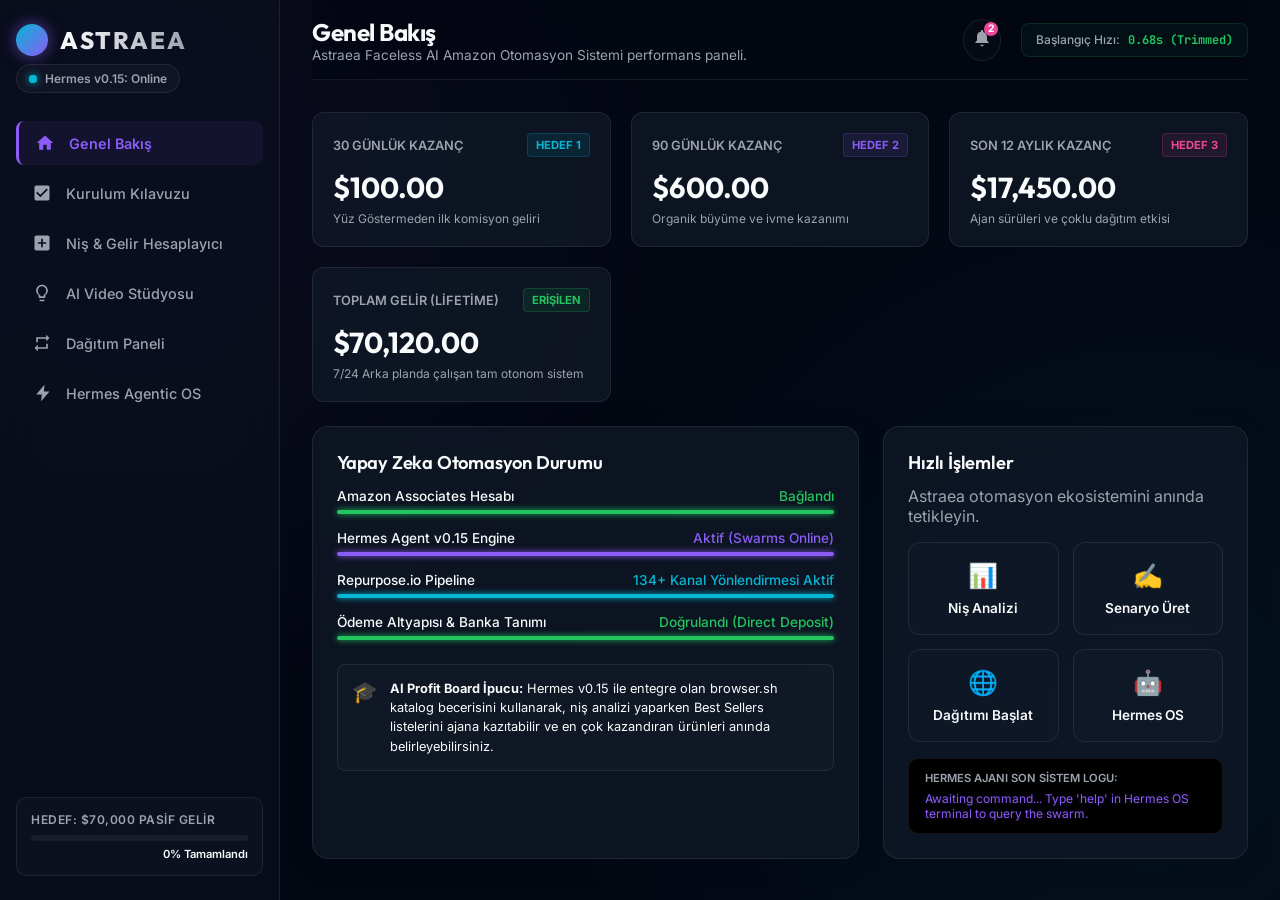
==== index.html @ ee2e931c "initial commit: Astraea Faceless Amazon Affiliate & Hermes AI OS Suite" ====
<!DOCTYPE html>
<html lang="tr">
<head>
  <meta charset="UTF-8">
  <meta name="viewport" content="width=device-width, initial-scale=1.0">
  <title>Astraea - Faceless Amazon Affiliate & Hermes AI OS Suite</title>
  
  <!-- Premium Typography -->
  <link rel="preconnect" href="https://fonts.googleapis.com">
  <link rel="preconnect" href="https://fonts.gstatic.com" crossorigin>
  <link href="https://fonts.googleapis.com/css2?family=Inter:wght@300;400;500;600;700&family=Outfit:wght@400;500;600;700;800&family=JetBrains+Mono:wght@400;500;700&display=swap" rel="stylesheet">
  
  <!-- CSS Styling -->
  <link rel="stylesheet" href="style.css">
</head>
<body>

  <!-- App Wrapper -->
  <div class="app-container">
    
    <!-- Sidebar Navigation -->
    <aside class="sidebar">
      <div class="brand">
        <div class="logo-orb"></div>
        <h1>ASTRAEA</h1>
      </div>
      
      <div class="agent-badge">
        <span class="pulse-indicator online"></span>
        <span class="badge-text" id="sidebar-agent-status">Hermes v0.15: Online</span>
      </div>
      
      <nav class="nav-menu">
        <button class="nav-btn active" data-tab="dashboard">
          <svg class="nav-icon" viewBox="0 0 24 24"><path d="M10 20v-6h4v6h5v-8h3L12 3 2 12h3v8z"/></svg>
          Genel Bakış
        </button>
        <button class="nav-btn" data-tab="guide">
          <svg class="nav-icon" viewBox="0 0 24 24"><path d="M19 3H5c-1.1 0-2 .9-2 2v14c0 1.1.9 2 2 2h14c1.1 0 2-.9 2-2V5c0-1.1-.9-2-2-2zm-9 14l-5-5 1.41-1.41L10 14.17l7.59-7.59L19 8l-9 9z"/></svg>
          Kurulum Kılavuzu
        </button>
        <button class="nav-btn" data-tab="analyzer">
          <svg class="nav-icon" viewBox="0 0 24 24"><path d="M19 3H5c-1.1 0-2 .9-2 2v14c0 1.1.9 2 2 2h14c1.1 0 2-.9 2-2V5c0-1.1-.9-2-2-2zm-2 10h-4v4h-2v-4H7v-2h4V7h2v4h4v2z"/></svg>
          Niş & Gelir Hesaplayıcı
        </button>
        <button class="nav-btn" data-tab="generator">
          <svg class="nav-icon" viewBox="0 0 24 24"><path d="M9 21c0 .55.45 1 1 1h4c.55 0 1-.45 1-1v-1H9v1zm3-19C8.14 2 5 5.14 5 9c0 2.38 1.19 4.47 3 5.74V17c0 .55.45 1 1 1h6c.55 0 1-.45 1-1v-2.26c1.81-1.27 3-3.36 3-5.74 0-3.86-3.14-7-7-7zm2.85 11.1l-.85.6V16h-4v-1.3l-.85-.6C7.8 13.1 7 11.14 7 9c0-2.76 2.24-5 5-5s5 2.24 5 5c0 2.14-.8 4.1-2.15 5.1z"/></svg>
          AI Video Stüdyosu
        </button>
        <button class="nav-btn" data-tab="repurpose">
          <svg class="nav-icon" viewBox="0 0 24 24"><path d="M17 17H7v-3l-4 4 4 4v-3h12v-6h-2v4zM7 7h10v3l4-4-4-4v3H5v6h2V7z"/></svg>
          Dağıtım Paneli
        </button>
        <button class="nav-btn" data-tab="hermes">
          <svg class="nav-icon" viewBox="0 0 24 24"><path d="M21 10.12h-6.78l.83-8.12L5 13.88h6.78l-.83 8.12z"/></svg>
          Hermes Agentic OS
        </button>
      </nav>

      <div class="sidebar-footer">
        <div class="target-title">Hedef: $70,000 Pasif Gelir</div>
        <div class="progress-bar-container">
          <div class="progress-bar-fill" id="sidebar-progress-fill" style="width: 0%;"></div>
        </div>
        <div class="progress-info">
          <span id="sidebar-progress-percent">0% Tamamlandı</span>
        </div>
      </div>
    </aside>

    <!-- Main Content Area -->
    <main class="main-content">
      
      <!-- Top Header -->
      <header class="header">
        <div class="header-left">
          <h2 id="current-tab-title">Genel Bakış</h2>
          <p id="current-tab-desc" class="text-muted">Astraea Faceless AI Amazon Otomasyon Sistemi performans paneli.</p>
        </div>
        
        <div class="header-right">
          <!-- Notification Bell -->
          <div class="header-action notification-bell" id="bell-trigger">
            <svg class="bell-icon" viewBox="0 0 24 24"><path d="M12 22c1.1 0 2-.9 2-2h-4c0 1.1.89 2 2 2zm6-6v-5c0-3.07-1.64-5.64-4.5-6.32V4c0-.83-.67-1.5-1.5-1.5s-1.5.67-1.5 1.5v.68C7.63 4.36 6 6.92 6 10v5l-2 2v1h16v-1l-2-2z"/></svg>
            <span class="bell-badge" id="bell-badge">2</span>
            
            <div class="notification-dropdown" id="notification-dropdown">
              <div class="dropdown-header">Bildirimler</div>
              <div class="dropdown-list" id="dropdown-list">
                <div class="dropdown-item unread">
                  <div class="item-title">Hermes Ajanı Hazır</div>
                  <div class="item-desc">Hermes Agent v0.15 Velocity sürümüne başarıyla güncellendi. Sistem hızı optimize edildi.</div>
                  <div class="item-time">5 dakika önce</div>
                </div>
                <div class="dropdown-item unread">
                  <div class="item-title">Pinterest Otomasyonu</div>
                  <div class="item-desc">Amazon Affiliate linkleriniz Repurpose.io üzerinden Pinterest pinlerine başarıyla enjekte edildi.</div>
                  <div class="item-time">1 saat önce</div>
                </div>
              </div>
            </div>
          </div>
          
          <!-- System Speed Badge -->
          <div class="header-speed-badge">
            <span class="speed-label">Başlangıç Hızı:</span>
            <span class="speed-value" id="header-boot-speed">0.68s (Trimmed)</span>
          </div>
        </div>
      </header>

      <!-- Active Content Container -->
      <div class="content-body">
        
        <!-- ==================== TAB: DASHBOARD ==================== -->
        <section class="tab-content active" id="tab-dashboard">
          <!-- Milestone Overview Cards -->
          <div class="stats-grid">
            <div class="stat-card border-cyan">
              <div class="stat-header">
                <span class="stat-title text-muted">30 Günlük Kazanç</span>
                <span class="badge badge-cyan">Hedef 1</span>
              </div>
              <div class="stat-val">$100.00</div>
              <div class="stat-footer text-muted">Yüz Göstermeden ilk komisyon geliri</div>
            </div>
            
            <div class="stat-card border-purple">
              <div class="stat-header">
                <span class="stat-title text-muted">90 Günlük Kazanç</span>
                <span class="badge badge-purple">Hedef 2</span>
              </div>
              <div class="stat-val">$600.00</div>
              <div class="stat-footer text-muted">Organik büyüme ve ivme kazanımı</div>
            </div>

            <div class="stat-card border-pink">
              <div class="stat-header">
                <span class="stat-title text-muted">Son 12 Aylık Kazanç</span>
                <span class="badge badge-pink">Hedef 3</span>
              </div>
              <div class="stat-val">$17,450.00</div>
              <div class="stat-footer text-muted">Ajan sürüleri ve çoklu dağıtım etkisi</div>
            </div>

            <div class="stat-card border-green">
              <div class="stat-header">
                <span class="stat-title text-muted">Toplam Gelir (Lifetime)</span>
                <span class="badge badge-green">Erişilen</span>
              </div>
              <div class="stat-val">$70,120.00</div>
              <div class="stat-footer text-muted">7/24 Arka planda çalışan tam otonom sistem</div>
            </div>
          </div>

          <div class="dashboard-layout">
            <!-- Left Side: Interactive Progress & System Status -->
            <div class="card glass-panel">
              <h3 class="card-title">Yapay Zeka Otomasyon Durumu</h3>
              <div class="status-list">
                <div class="status-item">
                  <div class="status-info">
                    <span class="status-name">Amazon Associates Hesabı</span>
                    <span class="status-state text-green">Bağlandı</span>
                  </div>
                  <div class="status-indicator-bar bg-green"></div>
                </div>
                <div class="status-item">
                  <div class="status-info">
                    <span class="status-name">Hermes Agent v0.15 Engine</span>
                    <span class="status-state text-purple">Aktif (Swarms Online)</span>
                  </div>
                  <div class="status-indicator-bar bg-purple"></div>
                </div>
                <div class="status-item">
                  <div class="status-info">
                    <span class="status-name">Repurpose.io Pipeline</span>
                    <span class="status-state text-cyan">134+ Kanal Yönlendirmesi Aktif</span>
                  </div>
                  <div class="status-indicator-bar bg-cyan"></div>
                </div>
                <div class="status-item">
                  <div class="status-info">
                    <span class="status-name">Ödeme Altyapısı & Banka Tanımı</span>
                    <span class="status-state text-green">Doğrulandı (Direct Deposit)</span>
                  </div>
                  <div class="status-indicator-bar bg-green"></div>
                </div>
              </div>
              
              <div class="system-coaching-box">
                <div class="coaching-icon">🎓</div>
                <div class="coaching-text">
                  <strong>AI Profit Board İpucu:</strong> Hermes v0.15 ile entegre olan <code>browser.sh</code> katalog becerisini kullanarak, niş analizi yaparken Best Sellers listelerini ajana kazıtabilir ve en çok kazandıran ürünleri anında belirleyebilirsiniz.
                </div>
              </div>
            </div>

            <!-- Right Side: Fast Actions & Launch Station -->
            <div class="card glass-panel flex-column-space">
              <div>
                <h3 class="card-title">Hızlı İşlemler</h3>
                <p class="text-muted">Astraea otomasyon ekosistemini anında tetikleyin.</p>
              </div>
              
              <div class="fast-actions-grid">
                <button class="fast-action-btn border-cyan" onclick="switchTab('analyzer')">
                  <span class="action-icon">📊</span>
                  <span class="action-name">Niş Analizi</span>
                </button>
                <button class="fast-action-btn border-purple" onclick="switchTab('generator')">
                  <span class="action-icon">✍️</span>
                  <span class="action-name">Senaryo Üret</span>
                </button>
                <button class="fast-action-btn border-pink" onclick="switchTab('repurpose')">
                  <span class="action-icon">🌐</span>
                  <span class="action-name">Dağıtımı Başlat</span>
                </button>
                <button class="fast-action-btn border-green" onclick="switchTab('hermes')">
                  <span class="action-icon">🤖</span>
                  <span class="action-name">Hermes OS</span>
                </button>
              </div>

              <div class="quick-status-console">
                <div class="console-title text-muted">Hermes Ajanı Son Sistem Logu:</div>
                <div class="console-text" id="dashboard-console-log">Awaiting command... Type 'help' in Hermes OS terminal to query the swarm.</div>
              </div>
            </div>
          </div>
        </section>

        <!-- ==================== TAB: GUIDE ==================== -->
        <section class="tab-content" id="tab-guide">
          <div class="guide-header">
            <div class="guide-progress-card glass-panel">
              <div class="progress-ring-container">
                <!-- Circular progress SVG -->
                <svg class="progress-ring" width="120" height="120">
                  <circle class="progress-ring-bg" stroke="rgba(255,255,255,0.05)" stroke-width="8" fill="transparent" r="50" cx="60" cy="60"/>
                  <circle class="progress-ring-circle" id="guide-progress-ring" stroke="var(--cyan-primary)" stroke-width="8" fill="transparent" r="50" cx="60" cy="60" stroke-dasharray="314.16" stroke-dashoffset="314.16"/>
                </svg>
                <div class="progress-ring-text" id="guide-progress-text">0%</div>
              </div>
              <div class="progress-ring-desc">
                <h3>Kurulum İlerleme Seviyesi</h3>
                <p class="text-muted">7/24 kazanç sağlayan faceless affiliate otomasyonunuzu kurmak için adımları takip edin. Tüm ilerlemeniz tarayıcınızda saklanır.</p>
              </div>
            </div>
          </div>

          <div class="guide-accordion-container">
            <!-- STEP 1 -->
            <div class="accordion-item glass-panel" id="guide-step-1">
              <div class="accordion-header" onclick="toggleAccordion('guide-step-1')">
                <span class="accordion-number">01</span>
                <span class="accordion-title">Amazon Associates Kaydı & Kurulumu</span>
                <span class="accordion-icon">▼</span>
              </div>
              <div class="accordion-content">
                <p>İlk pasif gelirinizi kazanmak için Amazon Satış Ortaklığı programına kayıt olmanız gerekir.</p>
                <div class="task-checklist">
                  <label class="checkbox-label">
                    <input type="checkbox" class="guide-checkbox" data-task-id="a_assoc_account">
                    <span class="custom-checkbox"></span>
                    <span>Aktif bir Amazon hesabı ile <a href="https://affiliate-program.amazon.com/" target="_blank" class="text-cyan">Amazon Associates</a> portalına üye olun.</span>
                  </label>
                  <label class="checkbox-label">
                    <input type="checkbox" class="guide-checkbox" data-task-id="a_target_country">
                    <span class="custom-checkbox"></span>
                    <span>Hedef satış pazarınızı belirleyin (Örn: ABD pazarı yüksek hacim için idealdir).</span>
                  </label>
                  <label class="checkbox-label">
                    <input type="checkbox" class="guide-checkbox" data-task-id="a_payment_method">
                    <span class="custom-checkbox"></span>
                    <span>Hak edişleri almak için ödeme altyapısını ("Update payment method") tanımlayın (Direct deposit/Banka/Gift Card).</span>
                  </label>
                </div>
              </div>
            </div>

            <!-- STEP 2 -->
            <div class="accordion-item glass-panel" id="guide-step-2">
              <div class="accordion-header" onclick="toggleAccordion('guide-step-2')">
                <span class="accordion-number">02</span>
                <span class="accordion-title">Niş Analizi & Çok Satan Ürün Keşfi</span>
                <span class="accordion-icon">▼</span>
              </div>
              <div class="accordion-content">
                <p>Hızlı kazanç için hem komisyon oranı yüksek hem de talep gören niş kategorileri belirleyin.</p>
                <div class="task-checklist">
                  <label class="checkbox-label">
                    <input type="checkbox" class="guide-checkbox" data-task-id="n_analyzer">
                    <span class="custom-checkbox"></span>
                    <span>Astraea Niş Hesaplayıcısını kullanarak farklı kategorilerin potansiyel kazançlarını karşılaştırın.</span>
                  </label>
                  <label class="checkbox-label">
                    <input type="checkbox" class="guide-checkbox" data-task-id="n_best_sellers">
                    <span class="custom-checkbox"></span>
                    <span>Amazon Best Sellers veya AMZ Scout verileri üzerinden en çok satan ilk 5 ürünü listelerinize ekleyin.</span>
                  </label>
                  <label class="checkbox-label">
                    <input type="checkbox" class="guide-checkbox" data-task-id="n_affiliate_links">
                    <span class="custom-checkbox"></span>
                    <span>Amazon sayfasının üstündeki "Get Link" panelinden ürünlerinize özel takip kodlu kısa linklerinizi kopyalayın.</span>
                  </label>
                </div>
              </div>
            </div>

            <!-- STEP 3 -->
            <div class="accordion-item glass-panel" id="guide-step-3">
              <div class="accordion-header" onclick="toggleAccordion('guide-step-3')">
                <span class="accordion-number">03</span>
                <span class="accordion-title">Yapay Zeka ile Video İçeriği Üretimi</span>
                <span class="accordion-icon">▼</span>
              </div>
              <div class="accordion-content">
                <p>Yüzünüzü göstermeden, saniyeler içinde viral olabilecek ürün tanıtım videoları hazırlayın.</p>
                <div class="task-checklist">
                  <label class="checkbox-label">
                    <input type="checkbox" class="guide-checkbox" data-task-id="v_script_gen">
                    <span class="custom-checkbox"></span>
                    <span>Astraea AI Video Stüdyosunu kullanarak ürününüz için yüksek CTR odaklı problem-çözüm senaryosu oluşturun.</span>
                  </label>
                  <label class="checkbox-label">
                    <input type="checkbox" class="guide-checkbox" data-task-id="v_heygen_render">
                    <span class="custom-checkbox"></span>
                    <span>Oluşturulan HeyGen promptu ile yüzünüzü göstermeden ürün tanıtım manken videosunu (Product Placement) render edin.</span>
                  </label>
                  <label class="checkbox-label">
                    <input type="checkbox" class="guide-checkbox" data-task-id="v_captions_edit">
                    <span class="custom-checkbox"></span>
                    <span>Captions.ai editörüne videonuzu ekleyin; altyazı, ses efekti ve altyazı renk ayarlarını tamamlayın.</span>
                  </label>
                </div>
              </div>
            </div>

            <!-- STEP 4 -->
            <div class="accordion-item glass-panel" id="guide-step-4">
              <div class="accordion-header" onclick="toggleAccordion('guide-step-4')">
                <span class="accordion-number">04</span>
                <span class="accordion-title">Repurpose.io Otomasyon Yapılandırması</span>
                <span class="accordion-icon">▼</span>
              </div>
              <div class="accordion-content">
                <p>Videoları 134+ sosyal medya platformuna otomatik olarak dağıtan otomasyon köprülerini kurun.</p>
                <div class="task-checklist">
                  <label class="checkbox-label">
                    <input type="checkbox" class="guide-checkbox" data-task-id="r_repurpose_acc">
                    <span class="custom-checkbox"></span>
                    <span>Repurpose.io platformuna üye olun ve ana kaynak (Örn: Instagram Reels) hesabınızı bağlayın.</span>
                  </label>
                  <label class="checkbox-label">
                    <input type="checkbox" class="guide-checkbox" data-task-id="r_routing_links">
                    <span class="custom-checkbox"></span>
                    <span>Destinasyon ağlarını (YouTube Shorts, Pinterest, Snapchat vb.) ekleyerek watermark kaldırma kurallarını aktif edin.</span>
                  </label>
                  <label class="checkbox-label">
                    <input type="checkbox" class="guide-checkbox" data-task-id="r_pinterest_redirect">
                    <span class="custom-checkbox"></span>
                    <span>Repurpose routing ayarlarındaki "Default Pinterest Link" alanına Amazon Associates linkinizi yapıştırın.</span>
                  </label>
                </div>
              </div>
            </div>

            <!-- STEP 5 -->
            <div class="accordion-item glass-panel" id="guide-step-5">
              <div class="accordion-header" onclick="toggleAccordion('guide-step-5')">
                <span class="accordion-number">05</span>
                <span class="accordion-title">Hermes Agent v0.15 Aktifleştirme & Ölçekleme</span>
                <span class="accordion-icon">▼</span>
              </div>
              <div class="accordion-content">
                <p>Sistemi 7/24 otonom çalışacak şekilde Hermes Ajanı ve Ajan Sürülerine emanet edin.</p>
                <div class="task-checklist">
                  <label class="checkbox-label">
                    <input type="checkbox" class="guide-checkbox" data-task-id="h_fast_boot">
                    <span class="custom-checkbox"></span>
                    <span>Hermes Agent v0.15 "Fast Boot" testini gerçekleştirerek sistem başlangıcını 1 saniyenin altına indirin.</span>
                  </label>
                  <label class="checkbox-label">
                    <input type="checkbox" class="guide-checkbox" data-task-id="h_security_vault">
                    <span class="custom-checkbox"></span>
                    <span>BitWarden secrets manager bağlantısını simüle edin ve Prompt Injection korumasını devreye alın.</span>
                  </label>
                  <label class="checkbox-label">
                    <input type="checkbox" class="guide-checkbox" data-task-id="h_swarm_cron">
                    <span class="custom-checkbox"></span>
                    <span>Ajan sürüsü (Swarm) için günlük otomatik Amazon Ürün Avı ve içerik dağıtım görevlerini aktifleştirin.</span>
                  </label>
                </div>
              </div>
            </div>
          </div>
        </section>

        <!-- ==================== TAB: ANALYZER ==================== -->
        <section class="tab-content" id="tab-analyzer">
          <div class="analyzer-layout">
            <!-- Left Panel: Sliders & Niche Loader -->
            <div class="card glass-panel">
              <h3 class="card-title">Simülatör Girdileri</h3>
              <p class="text-muted">Amazon verilerinize göre parametreleri düzenleyerek pasif gelir projeksiyonlarını inceleyin.</p>
              
              <!-- Sliders Container -->
              <div class="sliders-container">
                <div class="slider-group">
                  <div class="slider-label">
                    <span>Ortalama Ürün Fiyatı ($)</span>
                    <span class="slider-value" id="val-price">$50</span>
                  </div>
                  <input type="range" id="slide-price" min="10" max="1000" value="50" step="5" class="custom-slider">
                </div>

                <div class="slider-group">
                  <div class="slider-label">
                    <span>Kategori Komisyon Oranı (%)</span>
                    <span class="slider-value" id="val-commission">6%</span>
                  </div>
                  <input type="range" id="slide-commission" min="1" max="20" value="6" step="0.5" class="custom-slider">
                </div>

                <div class="slider-group">
                  <div class="slider-label">
                    <span>Günlük Toplam Video İzlenmesi</span>
                    <span class="slider-value" id="val-views">50,000</span>
                  </div>
                  <input type="range" id="slide-views" min="1000" max="1000000" value="50000" step="1000" class="custom-slider">
                </div>

                <div class="slider-group">
                  <div class="slider-label">
                    <span>Link Tıklama Oranı (CTR %)</span>
                    <span class="slider-value" id="val-ctr">1.5%</span>
                  </div>
                  <input type="range" id="slide-ctr" min="0.1" max="10" value="1.5" step="0.1" class="custom-slider">
                </div>

                <div class="slider-group">
                  <div class="slider-label">
                    <span>Satın Alım Dönüşüm Oranı (CR %)</span>
                    <span class="slider-value" id="val-cr">2.0%</span>
                  </div>
                  <input type="range" id="slide-cr" min="0.1" max="15" value="2.0" step="0.1" class="custom-slider">
                </div>
              </div>

              <!-- Niche Database presets -->
              <div class="niche-db">
                <h4 class="niche-db-title">Popüler Hazır Niş Kategorileri</h4>
                <div class="niche-presets-grid">
                  <button class="preset-card active" onclick="loadNichePreset(80, 10, 'Luxury Beauty')">
                    <span class="preset-name">Lüks Kozmetik</span>
                    <span class="preset-meta">10% Komisyon</span>
                  </button>
                  <button class="preset-card" onclick="loadNichePreset(35, 6, 'Baby Products')">
                    <span class="preset-name">Bebek Ürünleri</span>
                    <span class="preset-meta">6% Komisyon</span>
                  </button>
                  <button class="preset-card" onclick="loadNichePreset(120, 4, 'Tech Accessories')">
                    <span class="preset-name">Teknoloji & Aksesuar</span>
                    <span class="preset-meta">4% Komisyon</span>
                  </button>
                  <button class="preset-card" onclick="loadNichePreset(15, 4, 'Kindle eBooks')">
                    <span class="preset-name">Kindle Kitapları</span>
                    <span class="preset-meta">4% Komisyon</span>
                  </button>
                </div>
              </div>
            </div>

            <!-- Right Panel: Numbers & Animated SVG Graph -->
            <div class="card glass-panel">
              <h3 class="card-title">Kazanç Projeksiyonları</h3>
              
              <div class="projections-stats-grid">
                <div class="proj-box">
                  <span class="proj-title text-muted">Aylık Net Kazanç (30 Gün)</span>
                  <span class="proj-value text-cyan" id="proj-30d">$450.00</span>
                </div>
                <div class="proj-box">
                  <span class="proj-title text-muted">Çeyreklik Kazanç (90 Gün)</span>
                  <span class="proj-value text-purple" id="proj-90d">$1,350.00</span>
                </div>
                <div class="proj-box">
                  <span class="proj-title text-muted">Yıllık Pasif Gelir (12 Ay)</span>
                  <span class="proj-value text-pink" id="proj-1y">$5,475.00</span>
                </div>
                <div class="proj-box">
                  <span class="proj-title text-muted">5 Yıllık Kümülatif Gelir</span>
                  <span class="proj-value text-green" id="proj-5y">$27,375.00</span>
                </div>
              </div>

              <!-- Animated SVG Chart -->
              <div class="chart-container">
                <div class="chart-legend">
                  <span class="legend-item"><span class="legend-color bg-pink"></span>Muhafazakar (x0.5)</span>
                  <span class="legend-item"><span class="legend-color bg-cyan"></span>Modere (x1.0)</span>
                  <span class="legend-item"><span class="legend-color bg-purple"></span>Hermes Swarm Otonom (x2.5)</span>
                </div>
                
                <svg class="earnings-svg-chart" id="earnings-chart" viewBox="0 0 500 220">
                  <!-- Grid Lines -->
                  <line x1="50" y1="20" x2="480" y2="20" stroke="rgba(255,255,255,0.05)" stroke-width="1" />
                  <line x1="50" y1="70" x2="480" y2="70" stroke="rgba(255,255,255,0.05)" stroke-width="1" />
                  <line x1="50" y1="120" x2="480" y2="120" stroke="rgba(255,255,255,0.05)" stroke-width="1" />
                  <line x1="50" y1="170" x2="480" y2="170" stroke="rgba(255,255,255,0.05)" stroke-width="1" />
                  
                  <!-- Y Axis Labels -->
                  <text x="15" y="24" class="chart-axis-text">Max</text>
                  <text x="15" y="99" class="chart-axis-text">Mid</text>
                  <text x="15" y="174" class="chart-axis-text">Min</text>
                  
                  <!-- X Axis Labels -->
                  <text x="50" y="195" class="chart-axis-text">0G</text>
                  <text x="157" y="195" class="chart-axis-text">30G</text>
                  <text x="264" y="195" class="chart-axis-text">90G</text>
                  <text x="372" y="195" class="chart-axis-text">1 Yıl</text>
                  <text x="470" y="195" class="chart-axis-text">5 Yıl</text>
                  
                  <!-- Dynamic SVG Paths (Updated via JS) -->
                  <path id="chart-path-conservative" d="" fill="none" stroke="var(--pink-primary)" stroke-width="2.5" stroke-linecap="round" />
                  <path id="chart-path-moderate" d="" fill="none" stroke="var(--cyan-primary)" stroke-width="2.5" stroke-linecap="round" />
                  <path id="chart-path-swarm" d="" fill="none" stroke="var(--purple-primary)" stroke-width="2.5" stroke-linecap="round" />

                  <!-- Axis lines -->
                  <line x1="50" y1="20" x2="50" y2="180" stroke="rgba(255,255,255,0.15)" stroke-width="1.5" />
                  <line x1="50" y1="180" x2="480" y2="180" stroke="rgba(255,255,255,0.15)" stroke-width="1.5" />
                </svg>
              </div>
            </div>
          </div>
        </section>

        <!-- ==================== TAB: GENERATOR ==================== -->
        <section class="tab-content" id="tab-generator">
          <div class="generator-layout">
            <!-- Left Side: Prompt Creator Form -->
            <div class="card glass-panel">
              <h3 class="card-title">AI Senaryo Oluşturucu</h3>
              <p class="text-muted">Tanıtmak istediğiniz Amazon ürününün detaylarını girin ve kanca (hook) yapısını seçin.</p>
              
              <form id="prompt-generator-form" onsubmit="generateScripts(event)">
                <div class="form-group">
                  <label for="prod-name" class="form-label">Ürün Adı / ASIN Kodu</label>
                  <input type="text" id="prod-name" class="form-input" placeholder="Örn: Ergonomic Memory Foam Pillow" required>
                </div>
                
                <div class="form-group">
                  <label for="prod-hook" class="form-label">Birincil Fayda / Çözülen Problem</label>
                  <input type="text" id="prod-hook" class="form-input" placeholder="Örn: Boyun ağrısını yok eder ve uyku kalitesini %90 artırır" required>
                </div>

                <div class="form-group">
                  <label for="prod-target" class="form-label">Hedef Kitle</label>
                  <input type="text" id="prod-target" class="form-input" placeholder="Örn: Ofis çalışanları, uykusuzluk çekenler" required>
                </div>

                <div class="form-group">
                  <label for="prod-framework" class="form-label">Pazarlama Kurgusu (Framework)</label>
                  <select id="prod-framework" class="form-input">
                    <option value="problem-solution">Problem - Çözüm Kurgusu (Yüksek CTR)</option>
                    <option value="top3">Neden Almalısınız? (En İyi 3 Neden Kurgusu)</option>
                    <option value="aesthetic">Estetik Kutu Açılışı & İnceleme Kurgusu</option>
                  </select>
                </div>
                
                <button type="submit" class="submit-btn border-cyan">
                  ⚡ Pazarlama Senaryoları & Promptları Üret
                </button>
              </form>
            </div>

            <!-- Right Side: Script and Prompts Outputs -->
            <div class="card glass-panel">
              <div class="output-tabs-header">
                <button class="output-tab-btn active" data-out-tab="out-script" onclick="switchOutputTab('out-script')">🎬 Video Senaryosu (30-45s)</button>
                <button class="output-tab-btn" data-out-tab="out-heygen" onclick="switchOutputTab('out-heygen')">👤 HeyGen Avatar Prompt</button>
                <button class="output-tab-btn" data-out-tab="out-captions" onclick="switchOutputTab('out-captions')">📝 Captions.ai Stil</button>
              </div>

              <!-- Output: Video Script -->
              <div class="output-tab-content active" id="out-script">
                <div class="copy-header">
                  <span class="text-muted text-small">Sosyal medya (Reels, TikTok, Shorts) seslendirmesi için hazır senaryo.</span>
                  <button class="copy-btn" onclick="copyToClipboard('script-text-area')">Kopyala</button>
                </div>
                <div class="output-wrapper">
                  <textarea id="script-text-area" class="output-textarea" readonly>Lütfen soldaki formu doldurup "Senaryo Üret" butonuna basın.</textarea>
                </div>
              </div>

              <!-- Output: HeyGen Avatar Prompt -->
              <div class="output-tab-content" id="out-heygen">
                <div class="copy-header">
                  <span class="text-muted text-small">HeyGen Product Placement AI Manken konuşma ve sahne yönlendirmesi.</span>
                  <button class="copy-btn" onclick="copyToClipboard('heygen-text-area')">Kopyala</button>
                </div>
                <div class="output-wrapper">
                  <textarea id="heygen-text-area" class="output-textarea" readonly>Lütfen soldaki formu doldurup "Senaryo Üret" butonuna basın.</textarea>
                </div>
              </div>

              <!-- Output: Captions.ai Style Rules -->
              <div class="output-tab-content" id="out-captions">
                <div class="copy-header">
                  <span class="text-muted text-small">Videonun sosyal medyada öne çıkması için altyazı, ses efekti ve edit talimatları.</span>
                  <button class="copy-btn" onclick="copyToClipboard('captions-text-area')">Kopyala</button>
                </div>
                <div class="output-wrapper">
                  <textarea id="captions-text-area" class="output-textarea" readonly>Lütfen soldaki formu doldurup "Senaryo Üret" butonuna basın.</textarea>
                </div>
              </div>
            </div>
          </div>
        </section>

        <!-- ==================== TAB: REPURPOSE ==================== -->
        <section class="tab-content" id="tab-repurpose">
          <div class="repurpose-layout">
            <!-- Left: Visual Pipeline Map -->
            <div class="card glass-panel flex-column">
              <h3 class="card-title">Repurpose.io Çoklu Dağıtım Ağı</h3>
              <p class="text-muted">Videolarınızın kaynak platformlardan (Instagram Reels) diğer sosyal ağlara giden otonom dağıtım rotasını kontrol edin.</p>
              
              <!-- SVG Pipeline Map -->
              <div class="pipeline-container">
                <div class="pipeline-node source" id="node-instagram">
                  <span class="node-logo">📸</span>
                  <span class="node-name">Instagram Reels</span>
                  <span class="node-status text-green">Source</span>
                </div>

                <div class="pipeline-svg-wrapper">
                  <svg class="pipeline-svg" viewBox="0 0 260 220">
                    <!-- Path lines connecting source to destinations -->
                    <path id="path-tiktok" d="M 10 110 C 130 110, 130 30, 240 30" fill="none" stroke="rgba(255,255,255,0.08)" stroke-width="2" />
                    <path id="path-youtube" d="M 10 110 C 130 110, 130 80, 240 80" fill="none" stroke="rgba(255,255,255,0.08)" stroke-width="2" />
                    <path id="path-pinterest" d="M 10 110 C 130 110, 130 140, 240 140" fill="none" stroke="rgba(255,255,255,0.08)" stroke-width="2" />
                    <path id="path-snapchat" d="M 10 110 C 130 110, 130 190, 240 190" fill="none" stroke="rgba(255,255,255,0.08)" stroke-width="2" />
                  </svg>
                </div>

                <div class="destination-nodes">
                  <div class="pipeline-node dest" id="node-tiktok">
                    <span class="node-logo">🎵</span>
                    <span class="node-name">TikTok</span>
                    <span class="node-status text-muted" id="status-tiktok">Bağlantısız</span>
                  </div>
                  <div class="pipeline-node dest" id="node-youtube">
                    <span class="node-logo">🎬</span>
                    <span class="node-name">YouTube Shorts</span>
                    <span class="node-status text-muted" id="status-youtube">Bağlantısız</span>
                  </div>
                  <div class="pipeline-node dest active" id="node-pinterest">
                    <span class="node-logo">📌</span>
                    <span class="node-name">Pinterest Pins</span>
                    <span class="node-status text-cyan" id="status-pinterest">Bağlı</span>
                  </div>
                  <div class="pipeline-node dest" id="node-snapchat">
                    <span class="node-logo">👻</span>
                    <span class="node-name">Snapchat Spotlight</span>
                    <span class="node-status text-muted" id="status-snapchat">Bağlantısız</span>
                  </div>
                </div>
              </div>

              <!-- Channel Activators switches -->
              <div class="account-toggles">
                <h4 class="toggles-title">Dağıtım Kanallarını Bağla / Aktif Et</h4>
                <div class="toggles-grid">
                  <div class="toggle-control-item">
                    <span>TikTok Dağıtımı</span>
                    <label class="switch">
                      <input type="checkbox" id="switch-tiktok" onchange="togglePipelineChannel('tiktok')">
                      <span class="switch-slider round"></span>
                    </label>
                  </div>
                  <div class="toggle-control-item">
                    <span>YouTube Shorts</span>
                    <label class="switch">
                      <input type="checkbox" id="switch-youtube" onchange="togglePipelineChannel('youtube')">
                      <span class="switch-slider round"></span>
                    </label>
                  </div>
                  <div class="toggle-control-item">
                    <span>Pinterest (Affiliate Entegrasyonlu)</span>
                    <label class="switch">
                      <input type="checkbox" id="switch-pinterest" checked onchange="togglePipelineChannel('pinterest')">
                      <span class="switch-slider round"></span>
                    </label>
                  </div>
                  <div class="toggle-control-item">
                    <span>Snapchat Dağıtımı</span>
                    <label class="switch">
                      <input type="checkbox" id="switch-snapchat" onchange="togglePipelineChannel('snapchat')">
                      <span class="switch-slider round"></span>
                    </label>
                  </div>
                </div>
              </div>
            </div>

            <!-- Right: Real-time logs simulation -->
            <div class="card glass-panel flex-column-space">
              <div>
                <div class="flex-row-space">
                  <h3 class="card-title">Otonom Dağıtım Logları</h3>
                  <span class="pulse-indicator online anim-ping"></span>
                </div>
                <p class="text-muted">Repurpose.io API'sinden gelen anlık video dağıtım, filigran silme ve link enjeksiyon olay günlüğü.</p>
              </div>

              <div class="repurpose-logs-console" id="repurpose-logs-console">
                <div class="log-entry"><span class="log-time">[10:09:40]</span> <span class="log-tag tag-system">[SYSTEM]</span> Pipeline monitoring started. Listening for Instagram Reels triggers...</div>
                <div class="log-entry"><span class="log-time">[09:12:15]</span> <span class="log-tag tag-pinterest">[PINTEREST]</span> Successfully injected affiliate link (amzn.to/3xyz) to Pinterest Pin ID 88921.</div>
                <div class="log-entry"><span class="log-time">[09:12:00]</span> <span class="log-tag tag-system">[SYSTEM]</span> Detected new Reel uploaded: "Ergonomic Memory Foam Pillow review". Starting automated routing.</div>
              </div>
              
              <div class="routing-stats">
                <div class="r-stat">
                  <span class="r-stat-label text-muted">Aylık Toplam Paylaşım</span>
                  <span class="r-stat-val">3,420 Post</span>
                </div>
                <div class="r-stat">
                  <span class="r-stat-label text-muted">Filigransız İndirme Hızı</span>
                  <span class="r-stat-val">0.45s / MB</span>
                </div>
                <div class="r-stat">
                  <span class="r-stat-label text-muted">Link Enjeksiyon Başarısı</span>
                  <span class="r-stat-val text-green">100%</span>
                </div>
              </div>
            </div>
          </div>
        </section>

        <!-- ==================== TAB: HERMES ==================== -->
        <section class="tab-content" id="tab-hermes">
          <div class="hermes-grid">
            
            <!-- Row 1 Left: Hermes Status Card -->
            <div class="card glass-panel">
              <div class="flex-row-space">
                <h3 class="card-title text-purple-glow">Nous-Hermes-v0.15 Engine</h3>
                <span class="badge badge-purple" id="hermes-engine-badge">Active Swarm</span>
              </div>
              
              <div class="hermes-stats-block">
                <div class="h-stat-row">
                  <span class="text-muted">Yapay Zeka Modeli:</span>
                  <span class="h-stat-val">Nous-Hermes-3-Llama-3-70B</span>
                </div>
                <div class="h-stat-row">
                  <span class="text-muted">Uptime (Sistem Süresi):</span>
                  <span class="h-stat-val" id="hermes-uptime">2 saat 15 dakika</span>
                </div>
                <div class="h-stat-row">
                  <span class="text-muted">Ajan Hafızası (Token):</span>
                  <span class="h-stat-val">32,768 (Persistent Context)</span>
                </div>
                <div class="h-stat-row">
                  <span class="text-muted">Telegram Kanal Entegrasyonu:</span>
                  <span class="h-stat-val text-green" id="hermes-tg-status">Bağlantı Aktif (Online)</span>
                </div>
              </div>

              <!-- Startup Refactor Simulator -->
              <div class="boot-simulator-box">
                <div class="flex-row-space">
                  <div>
                    <strong class="text-small">Velocity Boot Test (%76 Shrunk)</strong>
                    <p class="text-muted text-small">16.000 satırdan temizlenmiş ultra hızlı açılış testi.</p>
                  </div>
                  <button class="boot-trigger-btn border-purple" id="boot-trigger" onclick="runBootTest()">
                    Yeniden Başlat
                  </button>
                </div>
                <div class="boot-progress-bar-bg" id="boot-progress-container" style="display: none;">
                  <div class="boot-progress-bar-fill" id="boot-progress-fill"></div>
                  <span class="boot-time-label" id="boot-time-val">0.00s</span>
                </div>
              </div>
            </div>

            <!-- Row 1 Right: Swarm and Triage Visualizer -->
            <div class="card glass-panel">
              <h3 class="card-title text-pink-glow">Ajan Sürüsü (Swarm) Triage & Paralel Yönetim</h3>
              <p class="text-muted">Gelen tek bir talimatı analiz ederek, arka plandaki uzman alt ajanlara paralel iş olarak dağıtan triage yapısı.</p>
              
              <div class="triage-status-bar">
                <span class="triage-badge">Triage Aşaması:</span>
                <span class="triage-status-val text-cyan" id="triage-status-val">BEKLEMEDE (Awaiting input)</span>
              </div>
              
              <div class="swarm-board-grid">
                <div class="swarm-agent-card" id="agent-hunter">
                  <div class="swarm-header">
                    <span class="swarm-avatar">🕵️‍♂️</span>
                    <div class="swarm-agent-meta">
                      <strong>Amazon Hunter</strong>
                      <span class="swarm-state state-idle" id="state-hunter">Idle</span>
                    </div>
                  </div>
                  <div class="swarm-agent-desc">Niş Best Sellers analizi ve ASIN keşif ajanı.</div>
                </div>

                <div class="swarm-agent-card" id="agent-writer">
                  <div class="swarm-header">
                    <span class="swarm-avatar">✍️</span>
                    <div class="swarm-agent-meta">
                      <strong>Script Specialist</strong>
                      <span class="swarm-state state-idle" id="state-writer">Idle</span>
                    </div>
                  </div>
                  <div class="swarm-agent-desc">Kanca (Hook) ve HeyGen seslendirme senaryo ajanı.</div>
                </div>

                <div class="swarm-agent-card" id="agent-scheduler">
                  <div class="swarm-header">
                    <span class="swarm-avatar">⚙️</span>
                    <div class="swarm-agent-meta">
                      <strong>Repurpose Router</strong>
                      <span class="swarm-state state-idle" id="state-scheduler">Idle</span>
                    </div>
                  </div>
                  <div class="swarm-agent-desc">Filigran kaldırma ve sosyal dağıtım API tetikleyicisi.</div>
                </div>

                <div class="swarm-agent-card" id="agent-browser">
                  <div class="swarm-header">
                    <span class="swarm-avatar">🌐</span>
                    <div class="swarm-agent-meta">
                      <strong>Browser Use Agent</strong>
                      <span class="swarm-state state-idle" id="state-browser">Idle</span>
                    </div>
                  </div>
                  <div class="swarm-agent-desc"><code>browser.sh</code> katalog tarama ve inceleme kazıma ajanı.</div>
                </div>
              </div>

              <!-- Comment Input for Swarm Directives -->
              <div class="swarm-comment-box">
                <input type="text" id="swarm-directive-input" class="swarm-comment-input" placeholder="Ajan sürüsüne doğrudan yönlendirme ekle... (Örn: Lüks kozmetik nişine odaklan)">
                <button class="swarm-comment-btn" onclick="sendSwarmDirective()">Gönder</button>
              </div>
            </div>

            <!-- Row 2 Left: Command Console (CLI & Chat) -->
            <div class="card glass-panel hermes-terminal-panel">
              <div class="flex-row-space terminal-header">
                <span class="terminal-title">🖥️ HERMES TERMINAL SHELL - v0.15</span>
                <div class="terminal-controls">
                  <span class="control-dot red"></span>
                  <span class="control-dot yellow"></span>
                  <span class="control-dot green"></span>
                </div>
              </div>
              
              <!-- CLI Output Screen -->
              <div class="terminal-screen" id="terminal-screen">
                <div class="term-line">Nous Research Hermes Agent OS [Versiyon 0.15.226]</div>
                <div class="term-line">Velocity Release 2026. (c) Nous Research Corp. Bütün hakları saklıdır.</div>
                <div class="term-line">Kod tabanı %76 küçültüldü. Başlangıç hızı: 0.68s.</div>
                <div class="term-line text-muted">Desteklenen komutları görmek için 'help' yazın. Ajanla doğrudan sohbet edebilirsiniz.</div>
                <div class="term-line">&nbsp;</div>
              </div>

              <!-- CLI Input Form -->
              <form id="terminal-form" class="terminal-input-form" onsubmit="executeTerminalCommand(event)">
                <span class="terminal-prompt">hermes@astraea:~$</span>
                <input type="text" id="terminal-input" class="terminal-input-field" autocomplete="off" placeholder="Komut yazın (Örn: hermes hunt --niche tech)">
              </form>
            </div>

            <!-- Row 2 Right: Security, Search & Notification settings -->
            <div class="card glass-panel flex-column-space">
              <!-- Security Guard & BitWarden -->
              <div class="settings-sub-card">
                <div class="flex-row-space">
                  <h4 class="settings-sec-title">🛡️ BitWarden Vault & Güvenlik Kalkanı</h4>
                  <span class="badge badge-green" id="shield-badge">SHIELD ACTIVE</span>
                </div>
                <p class="text-muted text-small">Tüm API anahtarlarınız BitWarden Secrets Manager üzerinde güvenli bir kasada saklanır. Ajan her sorguda anahtarı anlık kasadan çeker.</p>
                <div class="security-toggles">
                  <div class="toggle-control-item">
                    <span>Prompt Injection Kalkanı (Anti-Saldırı)</span>
                    <label class="switch">
                      <input type="checkbox" id="switch-shield" checked onchange="toggleShield()">
                      <span class="switch-slider round"></span>
                    </label>
                  </div>
                  <div class="toggle-control-item">
                    <span>BitWarden Secrets Manager Entegrasyonu</span>
                    <label class="switch">
                      <input type="checkbox" id="switch-vault" checked>
                      <span class="switch-slider round"></span>
                    </label>
                  </div>
                </div>
              </div>

              <!-- 20ms Session Search -->
              <div class="settings-sub-card">
                <h4 class="settings-sec-title">🔍 20ms Geçmiş Arama Motoru (Sıfır LLM Maliyeti)</h4>
                <p class="text-muted text-small">v0.15 ile gelen LLM-bağımsız yerel indeks arama motoru. $0 API maliyetiyle anında sonuç verir.</p>
                <div class="search-engine-box">
                  <input type="text" id="session-search-input" class="search-input" placeholder="Geçmiş log veya sohbetleri arayın..." onkeyup="searchSessionLogs()">
                  <span class="search-perf-badge" id="search-perf-badge" style="display: none;">20ms | 0 API Call</span>
                </div>
                <div class="search-results-list" id="search-results-list"></div>
              </div>

              <!-- Smart Push Notification Center -->
              <div class="settings-sub-card">
                <h4 class="settings-sec-title">🔔 Akıllı Anlık Bildirim Paneli (Ekran Bağımsızlığı)</h4>
                <p class="text-muted text-small">Ajanlar otonom görevleri (Workspace) bitirdiğinde telefonunuza veya saatinize anlık ping atar.</p>
                <div class="notification-checkboxes">
                  <label class="checkbox-label text-small">
                    <input type="checkbox" checked id="notify-desktop">
                    <span class="custom-checkbox"></span>
                    <span>Masaüstü Anlık Bildirimleri (Ping)</span>
                  </label>
                  <label class="checkbox-label text-small">
                    <input type="checkbox" checked id="notify-telegram">
                    <span class="custom-checkbox"></span>
                    <span>Mobil Telegram Bot Bildirimleri</span>
                  </label>
                  <label class="checkbox-label text-small">
                    <input type="checkbox" id="notify-watch">
                    <span class="custom-checkbox"></span>
                    <span>Akıllı Saat Alarm & Bildirimleri</span>
                  </label>
                </div>
              </div>

            </div>

          </div>
        </section>

      </div>
    </main>

  </div>

  <!-- JavaScript Logics -->
  <script src="app.js"></script>
</body>
</html>
---- style.css ----
/* ==========================================================================
   ASTRAEA CORE DESIGN SYSTEM (style.css)
   ========================================================================== */

/* Design Tokens & Custom Properties */
:root {
  /* Color Palette */
  --bg-deep: #030712;                 /* Deep Space Charcoal Black */
  --bg-panel: rgba(17, 24, 39, 0.75); /* Frosted Glass Card Fill */
  --text-main: #f9fafb;               /* Bright White-Grey */
  --text-muted: #9ca3af;              /* Muted Silver */
  
  /* Accent Colors */
  --cyan-primary: #06b6d4;            /* Amazon Theme */
  --cyan-glow: rgba(6, 182, 212, 0.2);
  
  --purple-primary: #8b5cf6;          /* Hermes Theme */
  --purple-glow: rgba(139, 92, 246, 0.2);
  
  --pink-primary: #ec4899;            /* Velocity Speed Theme */
  --pink-glow: rgba(236, 72, 153, 0.2);
  
  --green-secure: #22c55e;            /* Active Shield Green */
  --green-glow: rgba(34, 197, 94, 0.25);

  /* Borders & Shadows */
  --border-glass: rgba(255, 255, 255, 0.08);
  --shadow-neon: 0 0 20px var(--cyan-glow);
  --shadow-purple: 0 0 20px var(--purple-glow);
  
  /* Typography */
  --font-display: 'Outfit', -apple-system, BlinkMacSystemFont, "Segoe UI", Roboto, sans-serif;
  --font-body: 'Inter', -apple-system, BlinkMacSystemFont, "Segoe UI", Roboto, sans-serif;
  --font-mono: 'JetBrains Mono', 'Fira Code', 'Courier New', monospace;
  
  /* Layout Constants */
  --sidebar-width: 280px;
  --header-height: 80px;
}

/* Global Reset & Base Styling */
* {
  margin: 0;
  padding: 0;
  box-sizing: border-box;
  font-family: var(--font-body);
  scrollbar-width: thin;
  scrollbar-color: rgba(255, 255, 255, 0.15) transparent;
}

body {
  background-color: var(--bg-deep);
  color: var(--text-main);
  min-height: 100vh;
  overflow-x: hidden;
  background-image: 
    radial-gradient(circle at 10% 20%, rgba(139, 92, 246, 0.06) 0%, transparent 40%),
    radial-gradient(circle at 90% 80%, rgba(6, 182, 212, 0.06) 0%, transparent 45%);
  background-attachment: fixed;
}

/* Custom Scrollbars */
::-webkit-scrollbar {
  width: 6px;
  height: 6px;
}
::-webkit-scrollbar-track {
  background: transparent;
}
::-webkit-scrollbar-thumb {
  background: rgba(255, 255, 255, 0.1);
  border-radius: 4px;
}
::-webkit-scrollbar-thumb:hover {
  background: rgba(255, 255, 255, 0.2);
}

a {
  text-decoration: none;
  transition: color 0.2s ease;
}
a:hover {
  filter: brightness(1.2);
}

/* App Wrapper Layout */
.app-container {
  display: flex;
  min-height: 100vh;
}

/* ==========================================================================
   SIDEBAR NAVIGATION
   ========================================================================== */
.sidebar {
  width: var(--sidebar-width);
  background: rgba(10, 15, 30, 0.85);
  border-right: 1px solid var(--border-glass);
  backdrop-filter: blur(20px);
  padding: 24px 16px;
  display: flex;
  flex-direction: column;
  position: fixed;
  height: 100vh;
  z-index: 100;
  justify-content: space-between;
}

.brand {
  display: flex;
  align-items: center;
  gap: 12px;
  margin-bottom: 8px;
}

.logo-orb {
  width: 32px;
  height: 32px;
  border-radius: 50%;
  background: linear-gradient(135deg, var(--cyan-primary), var(--purple-primary));
  box-shadow: 0 0 15px rgba(139, 92, 246, 0.6);
  position: relative;
  animation: logoPulse 4s infinite alternate ease-in-out;
}

.brand h1 {
  font-family: var(--font-display);
  font-size: 1.5rem;
  font-weight: 800;
  letter-spacing: 2px;
  background: linear-gradient(to right, #ffffff, #9ca3af);
  -webkit-background-clip: text;
  -webkit-text-fill-color: transparent;
}

/* Active Agent Status Badge */
.agent-badge {
  display: inline-flex;
  align-items: center;
  gap: 8px;
  background: rgba(255, 255, 255, 0.03);
  border: 1px solid var(--border-glass);
  padding: 6px 12px;
  border-radius: 20px;
  width: fit-content;
  margin-bottom: 28px;
}

.pulse-indicator {
  width: 8px;
  height: 8px;
  border-radius: 50%;
  position: relative;
}
.pulse-indicator.online {
  background-color: var(--cyan-primary);
  box-shadow: 0 0 8px var(--cyan-primary);
}
.pulse-indicator.online::after {
  content: '';
  position: absolute;
  top: 0; left: 0; right: 0; bottom: 0;
  border-radius: 50%;
  border: 2px solid var(--cyan-primary);
  animation: ping 1.5s infinite ease-out;
}
.badge-text {
  font-size: 0.75rem;
  font-weight: 600;
  color: var(--text-muted);
}

/* Navigation Menu */
.nav-menu {
  display: flex;
  flex-direction: column;
  gap: 6px;
  flex-grow: 1;
}

.nav-btn {
  background: transparent;
  border: none;
  color: var(--text-muted);
  display: flex;
  align-items: center;
  gap: 14px;
  padding: 12px 16px;
  font-size: 0.9rem;
  font-weight: 500;
  border-radius: 8px;
  cursor: pointer;
  width: 100%;
  text-align: left;
  transition: all 0.25s cubic-bezier(0.4, 0, 0.2, 1);
  position: relative;
}

.nav-icon {
  width: 20px;
  height: 20px;
  fill: currentColor;
  transition: transform 0.25s ease;
}

.nav-btn:hover {
  background: rgba(255, 255, 255, 0.03);
  color: var(--text-main);
}
.nav-btn:hover .nav-icon {
  transform: translateX(2px);
}

.nav-btn.active {
  background: rgba(139, 92, 246, 0.08);
  color: var(--purple-primary);
  font-weight: 600;
  border-left: 3px solid var(--purple-primary);
}
.nav-btn.active .nav-icon {
  color: var(--purple-primary);
}

/* Sidebar Footer Goal Status */
.sidebar-footer {
  background: rgba(255, 255, 255, 0.02);
  border: 1px solid var(--border-glass);
  padding: 14px;
  border-radius: 10px;
  margin-top: auto;
}

.target-title {
  font-size: 0.75rem;
  font-weight: 600;
  color: var(--text-muted);
  margin-bottom: 8px;
  text-transform: uppercase;
  letter-spacing: 0.5px;
}

.progress-bar-container {
  height: 6px;
  background: rgba(255, 255, 255, 0.05);
  border-radius: 3px;
  overflow: hidden;
  margin-bottom: 6px;
}

.progress-bar-fill {
  height: 100%;
  background: linear-gradient(90deg, var(--cyan-primary), var(--purple-primary));
  box-shadow: 0 0 8px rgba(139, 92, 246, 0.6);
  border-radius: 3px;
  transition: width 0.8s cubic-bezier(0.4, 0, 0.2, 1);
}

.progress-info {
  font-size: 0.7rem;
  font-weight: 600;
  color: var(--text-main);
  text-align: right;
}

/* ==========================================================================
   MAIN CONTENT AREA & HEADER
   ========================================================================== */
.main-content {
  margin-left: var(--sidebar-width);
  flex-grow: 1;
  padding: 0 32px 32px 32px;
  display: flex;
  flex-direction: column;
}

.header {
  height: var(--header-height);
  display: flex;
  align-items: center;
  justify-content: space-between;
  border-bottom: 1px solid var(--border-glass);
  margin-bottom: 32px;
  position: sticky;
  top: 0;
  background: rgba(3, 7, 18, 0.8);
  backdrop-filter: blur(16px);
  z-index: 90;
}

.header-left h2 {
  font-family: var(--font-display);
  font-size: 1.5rem;
  font-weight: 700;
  letter-spacing: -0.5px;
}

.header-left p {
  font-size: 0.85rem;
}

.header-right {
  display: flex;
  align-items: center;
  gap: 20px;
}

/* Header Action (Notification Dropdown) */
.header-action {
  position: relative;
  cursor: pointer;
  padding: 8px;
  border-radius: 50%;
  background: rgba(255, 255, 255, 0.02);
  border: 1px solid var(--border-glass);
  transition: all 0.2s;
}
.header-action:hover {
  background: rgba(255, 255, 255, 0.05);
}

.bell-icon {
  width: 20px;
  height: 20px;
  fill: var(--text-muted);
}
.header-action:hover .bell-icon {
  fill: var(--text-main);
}

.bell-badge {
  position: absolute;
  top: 2px;
  right: 2px;
  width: 14px;
  height: 14px;
  border-radius: 50%;
  background-color: var(--pink-primary);
  color: white;
  font-size: 0.65rem;
  font-weight: 700;
  display: flex;
  align-items: center;
  justify-content: center;
}

/* Notification Dropdown Container */
.notification-dropdown {
  position: absolute;
  top: 45px;
  right: 0;
  width: 320px;
  background: rgba(17, 24, 39, 0.95);
  border: 1px solid var(--border-glass);
  box-shadow: 0 10px 30px rgba(0, 0, 0, 0.5);
  border-radius: 12px;
  overflow: hidden;
  display: none;
  z-index: 120;
}
.notification-dropdown.active {
  display: block;
  animation: dropdownFade 0.25s ease-out;
}

.dropdown-header {
  padding: 14px 16px;
  font-weight: 600;
  border-bottom: 1px solid var(--border-glass);
  font-family: var(--font-display);
}

.dropdown-item {
  padding: 14px 16px;
  border-bottom: 1px solid var(--border-glass);
  transition: background 0.2s;
}
.dropdown-item:hover {
  background: rgba(255, 255, 255, 0.02);
}
.dropdown-item.unread {
  background: rgba(6, 182, 212, 0.03);
}

.item-title {
  font-size: 0.85rem;
  font-weight: 600;
  margin-bottom: 4px;
}
.item-desc {
  font-size: 0.75rem;
  color: var(--text-muted);
  line-height: 1.4;
  margin-bottom: 6px;
}
.item-time {
  font-size: 0.65rem;
  color: var(--text-muted);
}

/* System Boot Speed Badge */
.header-speed-badge {
  display: flex;
  align-items: center;
  gap: 8px;
  background: rgba(34, 197, 94, 0.05);
  border: 1px solid rgba(34, 197, 94, 0.15);
  padding: 8px 14px;
  border-radius: 8px;
}

.speed-label {
  font-size: 0.75rem;
  font-weight: 500;
  color: var(--text-muted);
}

.speed-value {
  font-size: 0.75rem;
  font-weight: 700;
  font-family: var(--font-mono);
  color: var(--green-secure);
}

/* Content Sections Tab Switching */
.content-body {
  flex-grow: 1;
}

.tab-content {
  display: none;
  animation: tabFadeIn 0.35s ease-out;
}

.tab-content.active {
  display: block;
}

/* ==========================================================================
   GLOBAL COMPONENT CARDS & GRID LAYOUTS
   ========================================================================== */
.card {
  background: var(--bg-panel);
  border: 1px solid var(--border-glass);
  border-radius: 16px;
  padding: 24px;
  box-shadow: 0 4px 30px rgba(0, 0, 0, 0.1);
  backdrop-filter: blur(16px);
  position: relative;
  overflow: hidden;
}

.card-title {
  font-family: var(--font-display);
  font-size: 1.15rem;
  font-weight: 600;
  margin-bottom: 12px;
  letter-spacing: -0.2px;
}

.text-muted {
  color: var(--text-muted);
}
.text-small {
  font-size: 0.75rem;
}
.text-cyan {
  color: var(--cyan-primary) !important;
}
.text-purple {
  color: var(--purple-primary) !important;
}
.text-pink {
  color: var(--pink-primary) !important;
}
.text-green {
  color: var(--green-secure) !important;
}

.badge {
  font-size: 0.7rem;
  font-weight: 700;
  padding: 4px 8px;
  border-radius: 4px;
  text-transform: uppercase;
}
.badge-cyan {
  background: rgba(6, 182, 212, 0.1);
  color: var(--cyan-primary);
  border: 1px solid rgba(6, 182, 212, 0.2);
}
.badge-purple {
  background: rgba(139, 92, 246, 0.1);
  color: var(--purple-primary);
  border: 1px solid rgba(139, 92, 246, 0.2);
}
.badge-pink {
  background: rgba(236, 72, 153, 0.1);
  color: var(--pink-primary);
  border: 1px solid rgba(236, 72, 153, 0.2);
}
.badge-green {
  background: rgba(34, 197, 94, 0.1);
  color: var(--green-secure);
  border: 1px solid rgba(34, 197, 94, 0.2);
}

.flex-row-space {
  display: flex;
  align-items: center;
  justify-content: space-between;
}

.flex-column-space {
  display: flex;
  flex-direction: column;
  justify-content: space-between;
}

/* ==========================================================================
   TAB: DASHBOARD - OVERVIEW
   ========================================================================== */
.stats-grid {
  display: grid;
  grid-template-columns: repeat(auto-fit, minmax(220px, 1fr));
  gap: 20px;
  margin-bottom: 24px;
}

.stat-card {
  background: var(--bg-panel);
  border: 1px solid var(--border-glass);
  border-radius: 12px;
  padding: 20px;
  transition: all 0.3s;
}
.stat-card:hover {
  transform: translateY(-4px);
}
.stat-card.border-cyan:hover {
  border-color: var(--cyan-primary);
  box-shadow: var(--shadow-neon);
}
.stat-card.border-purple:hover {
  border-color: var(--purple-primary);
  box-shadow: var(--shadow-purple);
}
.stat-card.border-pink:hover {
  border-color: var(--pink-primary);
  box-shadow: 0 0 20px var(--pink-glow);
}
.stat-card.border-green:hover {
  border-color: var(--green-secure);
  box-shadow: 0 0 20px var(--green-glow);
}

.stat-header {
  display: flex;
  justify-content: space-between;
  align-items: center;
  margin-bottom: 12px;
}

.stat-title {
  font-size: 0.8rem;
  font-weight: 600;
  text-transform: uppercase;
}

.stat-val {
  font-family: var(--font-display);
  font-size: 1.8rem;
  font-weight: 700;
  margin-bottom: 6px;
}

.stat-footer {
  font-size: 0.75rem;
}

/* Dashboard specific Layout split */
.dashboard-layout {
  display: grid;
  grid-template-columns: 1.2fr 0.8fr;
  gap: 24px;
}

.status-list {
  display: flex;
  flex-direction: column;
  gap: 16px;
  margin-top: 14px;
}

.status-item {
  display: flex;
  flex-direction: column;
  gap: 6px;
}

.status-info {
  display: flex;
  justify-content: space-between;
  font-size: 0.85rem;
  font-weight: 500;
}

.status-indicator-bar {
  height: 4px;
  border-radius: 2px;
}
.status-indicator-bar.bg-green {
  background-color: var(--green-secure);
  box-shadow: 0 0 6px var(--green-secure);
}
.status-indicator-bar.bg-purple {
  background-color: var(--purple-primary);
  box-shadow: 0 0 6px var(--purple-primary);
}
.status-indicator-bar.bg-cyan {
  background-color: var(--cyan-primary);
  box-shadow: 0 0 6px var(--cyan-primary);
}

.system-coaching-box {
  margin-top: 24px;
  background: rgba(255, 255, 255, 0.02);
  border: 1px solid var(--border-glass);
  padding: 14px;
  border-radius: 8px;
  display: flex;
  gap: 12px;
  align-items: flex-start;
}
.coaching-icon {
  font-size: 1.3rem;
}
.coaching-text {
  font-size: 0.8rem;
  line-height: 1.5;
}

/* Fast Action Buttons Grid */
.fast-actions-grid {
  display: grid;
  grid-template-columns: 1fr 1fr;
  gap: 14px;
  margin: 16px 0;
}

.fast-action-btn {
  background: rgba(255, 255, 255, 0.01);
  border: 1px solid var(--border-glass);
  padding: 18px 12px;
  border-radius: 12px;
  color: var(--text-main);
  cursor: pointer;
  display: flex;
  flex-direction: column;
  align-items: center;
  gap: 10px;
  font-weight: 600;
  font-size: 0.85rem;
  transition: all 0.2s;
}
.fast-action-btn:hover {
  background: rgba(255, 255, 255, 0.03);
  transform: translateY(-2px);
}
.fast-action-btn.border-cyan:hover {
  border-color: var(--cyan-primary);
  box-shadow: var(--shadow-neon);
}
.fast-action-btn.border-purple:hover {
  border-color: var(--purple-primary);
  box-shadow: var(--shadow-purple);
}
.fast-action-btn.border-pink:hover {
  border-color: var(--pink-primary);
  box-shadow: 0 0 15px var(--pink-glow);
}
.fast-action-btn.border-green:hover {
  border-color: var(--green-secure);
  box-shadow: 0 0 15px var(--green-glow);
}

.action-icon {
  font-size: 1.5rem;
}

.quick-status-console {
  background: #000000;
  border: 1px solid rgba(255, 255, 255, 0.08);
  padding: 12px 16px;
  border-radius: 10px;
  font-family: var(--font-mono);
}

.console-title {
  font-size: 0.7rem;
  font-weight: 600;
  margin-bottom: 6px;
  text-transform: uppercase;
}

.console-text {
  font-size: 0.75rem;
  color: var(--purple-primary);
  text-shadow: 0 0 6px rgba(139, 92, 246, 0.3);
}

/* ==========================================================================
   TAB: GUIDE - STEP-BY-STEP CHECKLIST
   ========================================================================== */
.guide-header {
  margin-bottom: 24px;
}

.guide-progress-card {
  display: flex;
  align-items: center;
  gap: 28px;
  padding: 24px;
}

.progress-ring-container {
  position: relative;
  width: 120px;
  height: 120px;
}

.progress-ring {
  transform: rotate(-90deg);
}

.progress-ring-circle {
  transition: stroke-dashoffset 0.5s ease-in-out;
}

.progress-ring-text {
  position: absolute;
  top: 50%; left: 50%;
  transform: translate(-50%, -50%);
  font-family: var(--font-display);
  font-size: 1.4rem;
  font-weight: 800;
}

.progress-ring-desc h3 {
  font-family: var(--font-display);
  font-size: 1.25rem;
  font-weight: 700;
  margin-bottom: 6px;
}

.progress-ring-desc p {
  font-size: 0.85rem;
  line-height: 1.5;
}

/* Accordion Lists */
.guide-accordion-container {
  display: flex;
  flex-direction: column;
  gap: 14px;
}

.accordion-item {
  transition: all 0.3s ease;
}

.accordion-header {
  display: flex;
  align-items: center;
  padding: 20px;
  cursor: pointer;
  user-select: none;
}

.accordion-number {
  font-family: var(--font-display);
  font-size: 1.3rem;
  font-weight: 800;
  color: var(--cyan-primary);
  margin-right: 18px;
}

.accordion-title {
  font-family: var(--font-display);
  font-size: 1.1rem;
  font-weight: 600;
  flex-grow: 1;
}

.accordion-icon {
  font-size: 0.8rem;
  color: var(--text-muted);
  transition: transform 0.25s ease;
}

.accordion-content {
  padding: 0 20px 20px 20px;
  border-top: 1px solid transparent;
  display: none;
  font-size: 0.85rem;
  color: var(--text-muted);
  line-height: 1.6;
}

/* Expanded state styles */
.accordion-item.active {
  border-color: rgba(6, 182, 212, 0.3);
  box-shadow: 0 0 15px rgba(6, 182, 212, 0.05);
}
.accordion-item.active .accordion-icon {
  transform: rotate(180deg);
  color: var(--cyan-primary);
}
.accordion-item.active .accordion-content {
  display: block;
  border-top-color: var(--border-glass);
  padding-top: 16px;
}

/* Task Checklist Checkboxes */
.task-checklist {
  display: flex;
  flex-direction: column;
  gap: 12px;
  margin-top: 16px;
}

.checkbox-label {
  display: flex;
  align-items: flex-start;
  gap: 12px;
  cursor: pointer;
  color: var(--text-main);
  font-size: 0.85rem;
}

.checkbox-label input[type="checkbox"] {
  display: none;
}

.custom-checkbox {
  min-width: 18px;
  height: 18px;
  border: 1.5px solid var(--text-muted);
  border-radius: 4px;
  display: inline-block;
  position: relative;
  margin-top: 2px;
  transition: all 0.2s;
}

.checkbox-label input[type="checkbox"]:checked + .custom-checkbox {
  background-color: var(--cyan-primary);
  border-color: var(--cyan-primary);
  box-shadow: 0 0 6px var(--cyan-primary);
}

.checkbox-label input[type="checkbox"]:checked + .custom-checkbox::after {
  content: '✓';
  position: absolute;
  top: 50%; left: 50%;
  transform: translate(-50%, -50%);
  color: #030712;
  font-size: 0.65rem;
  font-weight: 800;
}

.checkbox-label span:last-child {
  line-height: 1.5;
}

/* Checked item styling helper */
.checkbox-label input[type="checkbox"]:checked ~ span:last-child {
  color: var(--text-muted);
  text-decoration: line-through rgba(255,255,255,0.15);
}

/* ==========================================================================
   TAB: ANALYZER - NİŞ & GELİR HESAPLAYICI
   ========================================================================== */
.analyzer-layout {
  display: grid;
  grid-template-columns: 0.95fr 1.05fr;
  gap: 24px;
}

.sliders-container {
  display: flex;
  flex-direction: column;
  gap: 18px;
  margin: 18px 0 24px 0;
}

.slider-group {
  display: flex;
  flex-direction: column;
  gap: 8px;
}

.slider-label {
  display: flex;
  justify-content: space-between;
  font-size: 0.85rem;
  font-weight: 500;
}

.slider-value {
  font-family: var(--font-mono);
  font-weight: 700;
  color: var(--cyan-primary);
}

/* Custom Styled Range Slider */
.custom-slider {
  -webkit-appearance: none;
  width: 100%;
  height: 6px;
  border-radius: 3px;
  background: rgba(255, 255, 255, 0.08);
  outline: none;
  transition: background 0.2s;
}

.custom-slider::-webkit-slider-thumb {
  -webkit-appearance: none;
  appearance: none;
  width: 16px;
  height: 16px;
  border-radius: 50%;
  background: var(--cyan-primary);
  box-shadow: 0 0 10px var(--cyan-primary);
  cursor: pointer;
  transition: transform 0.1s;
}
.custom-slider::-webkit-slider-thumb:hover {
  transform: scale(1.2);
}

/* Presets Table Database */
.niche-db {
  border-top: 1px solid var(--border-glass);
  padding-top: 18px;
}

.niche-db-title {
  font-size: 0.85rem;
  font-weight: 600;
  margin-bottom: 12px;
}

.niche-presets-grid {
  display: grid;
  grid-template-columns: 1fr 1fr;
  gap: 10px;
}

.preset-card {
  background: rgba(255, 255, 255, 0.02);
  border: 1px solid var(--border-glass);
  padding: 10px;
  border-radius: 8px;
  cursor: pointer;
  text-align: left;
  display: flex;
  flex-direction: column;
  color: var(--text-main);
  transition: all 0.2s;
}
.preset-card:hover {
  background: rgba(255, 255, 255, 0.04);
}
.preset-card.active {
  border-color: var(--cyan-primary);
  background: rgba(6, 182, 212, 0.05);
  box-shadow: var(--shadow-neon);
}

.preset-name {
  font-size: 0.8rem;
  font-weight: 600;
  margin-bottom: 2px;
}

.preset-meta {
  font-size: 0.7rem;
  color: var(--text-muted);
}

/* Projections Box right panel */
.projections-stats-grid {
  display: grid;
  grid-template-columns: 1fr 1fr;
  gap: 14px;
  margin-bottom: 20px;
}

.proj-box {
  background: rgba(255, 255, 255, 0.02);
  border: 1px solid var(--border-glass);
  padding: 14px;
  border-radius: 10px;
  display: flex;
  flex-direction: column;
}

.proj-title {
  font-size: 0.75rem;
  font-weight: 500;
  margin-bottom: 4px;
}

.proj-value {
  font-family: var(--font-display);
  font-size: 1.4rem;
  font-weight: 700;
}

/* SVG Chart */
.chart-container {
  background: rgba(0, 0, 0, 0.15);
  border: 1px solid var(--border-glass);
  padding: 16px;
  border-radius: 12px;
}

.chart-legend {
  display: flex;
  justify-content: flex-end;
  gap: 14px;
  margin-bottom: 12px;
}

.legend-item {
  display: inline-flex;
  align-items: center;
  gap: 6px;
  font-size: 0.7rem;
  color: var(--text-muted);
}

.legend-color {
  width: 10px;
  height: 4px;
  border-radius: 2px;
  display: inline-block;
}
.bg-pink { background-color: var(--pink-primary); }
.bg-cyan { background-color: var(--cyan-primary); }
.bg-purple { background-color: var(--purple-primary); }

.earnings-svg-chart {
  width: 100%;
  height: auto;
}

.chart-axis-text {
  font-size: 8px;
  fill: var(--text-muted);
  font-family: var(--font-mono);
}

/* ==========================================================================
   TAB: AI VIDEO STÜDYOSU
   ========================================================================== */
.generator-layout {
  display: grid;
  grid-template-columns: 0.9fr 1.1fr;
  gap: 24px;
}

.form-group {
  display: flex;
  flex-direction: column;
  gap: 8px;
  margin-bottom: 16px;
}

.form-label {
  font-size: 0.85rem;
  font-weight: 500;
}

.form-input {
  background: rgba(255, 255, 255, 0.03);
  border: 1px solid var(--border-glass);
  padding: 12px 14px;
  border-radius: 8px;
  color: var(--text-main);
  outline: none;
  font-size: 0.85rem;
  transition: border 0.2s;
}
.form-input:focus {
  border-color: var(--cyan-primary);
}

select.form-input {
  cursor: pointer;
}

.submit-btn {
  background: transparent;
  border: 1px solid var(--cyan-primary);
  box-shadow: var(--shadow-neon);
  color: var(--text-main);
  padding: 14px;
  border-radius: 8px;
  font-weight: 600;
  cursor: pointer;
  width: 100%;
  font-size: 0.9rem;
  margin-top: 10px;
  transition: all 0.2s;
}
.submit-btn:hover {
  background: var(--cyan-primary);
  color: #030712;
  box-shadow: 0 0 25px rgba(6, 182, 212, 0.4);
}

/* Generator Outputs tabs */
.output-tabs-header {
  display: flex;
  border-bottom: 1px solid var(--border-glass);
  margin-bottom: 16px;
  gap: 10px;
}

.output-tab-btn {
  background: transparent;
  border: none;
  color: var(--text-muted);
  font-family: var(--font-display);
  font-size: 0.85rem;
  font-weight: 600;
  padding: 10px 4px;
  cursor: pointer;
  border-bottom: 2px solid transparent;
  transition: all 0.2s;
}
.output-tab-btn:hover {
  color: var(--text-main);
}
.output-tab-btn.active {
  color: var(--cyan-primary);
  border-bottom-color: var(--cyan-primary);
}

.output-tab-content {
  display: none;
}
.output-tab-content.active {
  display: block;
}

.copy-header {
  display: flex;
  justify-content: space-between;
  align-items: center;
  margin-bottom: 10px;
}

.copy-btn {
  background: rgba(255, 255, 255, 0.05);
  border: 1px solid var(--border-glass);
  padding: 4px 10px;
  border-radius: 4px;
  color: var(--text-main);
  font-size: 0.75rem;
  font-weight: 600;
  cursor: pointer;
  transition: background 0.2s;
}
.copy-btn:hover {
  background: rgba(255, 255, 255, 0.1);
  border-color: var(--cyan-primary);
}

.output-wrapper {
  background: #000000;
  border: 1px solid var(--border-glass);
  border-radius: 8px;
  padding: 14px;
}

.output-textarea {
  width: 100%;
  height: 240px;
  background: transparent;
  border: none;
  outline: none;
  resize: none;
  font-family: var(--font-mono);
  font-size: 0.8rem;
  color: #d1d5db;
  line-height: 1.6;
}

/* ==========================================================================
   TAB: REPURPOSE DAĞITIM PANELI
   ========================================================================== */
.repurpose-layout {
  display: grid;
  grid-template-columns: 1.15fr 0.85fr;
  gap: 24px;
}

/* Pipeline map */
.pipeline-container {
  display: flex;
  align-items: center;
  height: 240px;
  margin: 14px 0 24px 0;
  position: relative;
  background: rgba(0,0,0,0.2);
  border-radius: 12px;
  padding: 16px;
  overflow: hidden;
}

.pipeline-node {
  background: rgba(17, 24, 39, 0.8);
  border: 1px solid var(--border-glass);
  padding: 12px;
  border-radius: 10px;
  display: flex;
  flex-direction: column;
  align-items: center;
  gap: 6px;
  width: 120px;
  text-align: center;
  z-index: 10;
  transition: all 0.3s;
}

.pipeline-node.source {
  border-color: var(--green-secure);
  box-shadow: 0 0 15px var(--green-glow);
}

.pipeline-node.dest.active {
  border-color: var(--cyan-primary);
  box-shadow: var(--shadow-neon);
}

.node-logo {
  font-size: 1.4rem;
}
.node-name {
  font-size: 0.75rem;
  font-weight: 600;
}
.node-status {
  font-size: 0.65rem;
  font-weight: 700;
  text-transform: uppercase;
}

.pipeline-svg-wrapper {
  flex-grow: 1;
  position: relative;
  height: 100%;
}

.pipeline-svg {
  width: 100%;
  height: 100%;
  overflow: visible;
}

/* Dynamic moving pulse line */
.pipeline-svg path.active-pulse {
  stroke: var(--cyan-primary);
  stroke-dasharray: 8 8;
  animation: dashOffsetPulse 2.5s infinite linear;
}

.destination-nodes {
  display: flex;
  flex-direction: column;
  gap: 8px;
  justify-content: center;
}

.destination-nodes .pipeline-node {
  width: 130px;
  padding: 8px;
  gap: 4px;
}

/* Accounts Activator Toggles Grid */
.account-toggles {
  border-top: 1px solid var(--border-glass);
  padding-top: 16px;
}

.toggles-title {
  font-size: 0.85rem;
  font-weight: 600;
  margin-bottom: 12px;
}

.toggles-grid {
  display: grid;
  grid-template-columns: 1fr 1fr;
  gap: 12px;
}

.toggle-control-item {
  background: rgba(255, 255, 255, 0.02);
  border: 1px solid var(--border-glass);
  padding: 10px 14px;
  border-radius: 8px;
  display: flex;
  justify-content: space-between;
  align-items: center;
  font-size: 0.8rem;
  font-weight: 500;
}

/* Beautiful Switch Toggle CSS */
.switch {
  position: relative;
  display: inline-block;
  width: 36px;
  height: 20px;
}

.switch input {
  opacity: 0;
  width: 0;
  height: 0;
}

.switch-slider {
  position: absolute;
  cursor: pointer;
  top: 0; left: 0; right: 0; bottom: 0;
  background-color: rgba(255, 255, 255, 0.1);
  transition: .3s;
  border: 1px solid var(--border-glass);
}

.switch-slider:before {
  position: absolute;
  content: "";
  height: 12px;
  width: 12px;
  left: 3px;
  bottom: 3px;
  background-color: var(--text-muted);
  transition: .3s;
}

input:checked + .switch-slider {
  background-color: var(--cyan-glow);
  border-color: var(--cyan-primary);
}
input:checked + .switch-slider:before {
  transform: translateX(16px);
  background-color: var(--cyan-primary);
  box-shadow: 0 0 6px var(--cyan-primary);
}

/* Custom for Purple status switches */
.border-purple input:checked + .switch-slider {
  background-color: var(--purple-glow);
  border-color: var(--purple-primary);
}
.border-purple input:checked + .switch-slider:before {
  background-color: var(--purple-primary);
  box-shadow: 0 0 6px var(--purple-primary);
}

.switch-slider.round {
  border-radius: 20px;
}
.switch-slider.round:before {
  border-radius: 50%;
}

/* Repurpose Logs Console */
.repurpose-logs-console {
  background: #000000;
  border: 1px solid rgba(255, 255, 255, 0.08);
  height: 200px;
  border-radius: 10px;
  padding: 12px;
  font-family: var(--font-mono);
  overflow-y: auto;
  display: flex;
  flex-direction: column-reverse;
  gap: 8px;
}

.log-entry {
  font-size: 0.72rem;
  line-height: 1.4;
  color: #9ca3af;
}

.log-time {
  color: var(--text-muted);
}
.log-tag {
  font-weight: 700;
}
.tag-system { color: var(--purple-primary); }
.tag-pinterest { color: var(--cyan-primary); }
.tag-tiktok { color: var(--pink-primary); }
.tag-youtube { color: #ef4444; }

.routing-stats {
  display: flex;
  justify-content: space-between;
  background: rgba(255, 255, 255, 0.02);
  border: 1px solid var(--border-glass);
  padding: 12px;
  border-radius: 8px;
}

.r-stat {
  display: flex;
  flex-direction: column;
  gap: 4px;
}
.r-stat-label {
  font-size: 0.7rem;
}
.r-stat-val {
  font-size: 0.85rem;
  font-weight: 700;
}

/* ==========================================================================
   TAB: HERMES AGENTIC OS
   ========================================================================== */
.hermes-grid {
  display: grid;
  grid-template-columns: 1fr 1fr;
  gap: 24px;
}

.hermes-stats-block {
  display: flex;
  flex-direction: column;
  gap: 10px;
  margin: 14px 0 20px 0;
  background: rgba(255, 255, 255, 0.01);
  border: 1px solid var(--border-glass);
  padding: 14px;
  border-radius: 10px;
}

.h-stat-row {
  display: flex;
  justify-content: space-between;
  font-size: 0.8rem;
  font-weight: 500;
}

.h-stat-val {
  font-family: var(--font-mono);
  font-weight: 700;
}

/* Boot simulator */
.boot-simulator-box {
  background: rgba(139, 92, 246, 0.03);
  border: 1px solid rgba(139, 92, 246, 0.15);
  padding: 14px;
  border-radius: 10px;
  display: flex;
  flex-direction: column;
  gap: 12px;
}

.boot-trigger-btn {
  background: transparent;
  border: 1px solid var(--purple-primary);
  color: var(--text-main);
  padding: 6px 12px;
  border-radius: 6px;
  font-size: 0.75rem;
  font-weight: 700;
  cursor: pointer;
  box-shadow: 0 0 10px var(--purple-glow);
  transition: all 0.2s;
}
.boot-trigger-btn:hover {
  background: var(--purple-primary);
  color: #030712;
  box-shadow: 0 0 15px rgba(139, 92, 246, 0.4);
}

.boot-progress-bar-bg {
  height: 6px;
  background: rgba(255, 255, 255, 0.08);
  border-radius: 3px;
  position: relative;
}
.boot-progress-bar-fill {
  height: 100%;
  width: 0%;
  background: var(--purple-primary);
  box-shadow: 0 0 8px var(--purple-primary);
  border-radius: 3px;
}
.boot-time-label {
  position: absolute;
  right: 0;
  top: -14px;
  font-family: var(--font-mono);
  font-size: 0.65rem;
  color: var(--purple-primary);
}

/* Swarms and Triage Panel */
.triage-status-bar {
  background: rgba(255, 255, 255, 0.02);
  border: 1px solid var(--border-glass);
  padding: 10px 14px;
  border-radius: 8px;
  font-size: 0.8rem;
  font-weight: 600;
  margin: 10px 0 16px 0;
}
.triage-status-val {
  font-family: var(--font-mono);
}

.swarm-board-grid {
  display: grid;
  grid-template-columns: 1fr 1fr;
  gap: 12px;
}

.swarm-agent-card {
  background: rgba(255, 255, 255, 0.02);
  border: 1px solid var(--border-glass);
  padding: 12px;
  border-radius: 10px;
  display: flex;
  flex-direction: column;
  gap: 8px;
  transition: all 0.3s;
}

.swarm-agent-card.active {
  border-color: var(--purple-primary);
  box-shadow: var(--shadow-purple);
  background: rgba(139, 92, 246, 0.02);
}

.swarm-header {
  display: flex;
  align-items: center;
  gap: 10px;
}
.swarm-avatar {
  font-size: 1.2rem;
}
.swarm-agent-meta {
  display: flex;
  flex-direction: column;
  gap: 2px;
}
.swarm-agent-meta strong {
  font-size: 0.75rem;
}

.swarm-state {
  font-size: 0.6rem;
  font-weight: 700;
  text-transform: uppercase;
  padding: 1px 4px;
  border-radius: 3px;
  width: fit-content;
}
.state-idle { background: rgba(255,255,255,0.05); color: var(--text-muted); }
.state-working { background: var(--purple-glow); color: var(--purple-primary); border: 1px solid rgba(139,92,246,0.3); animation: pulse 1.5s infinite; }
.state-completed { background: rgba(34,197,94,0.1); color: var(--green-secure); border: 1px solid rgba(34,197,94,0.2); }

.swarm-agent-desc {
  font-size: 0.65rem;
  color: var(--text-muted);
  line-height: 1.4;
}

.swarm-comment-box {
  margin-top: 14px;
  display: flex;
  gap: 10px;
}
.swarm-comment-input {
  flex-grow: 1;
  background: rgba(255, 255, 255, 0.03);
  border: 1px solid var(--border-glass);
  padding: 8px 12px;
  border-radius: 6px;
  color: var(--text-main);
  font-size: 0.75rem;
  outline: none;
}
.swarm-comment-input:focus {
  border-color: var(--purple-primary);
}
.swarm-comment-btn {
  background: var(--purple-primary);
  border: none;
  color: #030712;
  padding: 8px 14px;
  border-radius: 6px;
  font-size: 0.75rem;
  font-weight: 700;
  cursor: pointer;
}

/* Fütüristik Terminal Console */
.hermes-terminal-panel {
  grid-column: span 2;
  background: #000000 !important;
  border-color: rgba(139, 92, 246, 0.25) !important;
  box-shadow: 0 0 25px rgba(139, 92, 246, 0.05);
}

.terminal-header {
  border-bottom: 1px solid rgba(255, 255, 255, 0.05);
  padding-bottom: 10px;
  margin-bottom: 12px;
}
.terminal-title {
  font-family: var(--font-mono);
  font-size: 0.75rem;
  font-weight: 700;
  color: var(--purple-primary);
  text-shadow: 0 0 6px rgba(139, 92, 246, 0.4);
}
.terminal-controls {
  display: flex;
  gap: 6px;
}
.control-dot {
  width: 10px;
  height: 10px;
  border-radius: 50%;
}
.control-dot.red { background: #ef4444; }
.control-dot.yellow { background: #f59e0b; }
.control-dot.green { background: #10b981; }

.terminal-screen {
  height: 240px;
  overflow-y: auto;
  font-family: var(--font-mono);
  font-size: 0.8rem;
  color: #38bdf8; /* terminal cyber cyan */
  display: flex;
  flex-direction: column;
  gap: 6px;
  padding-right: 6px;
}

.term-line {
  line-height: 1.5;
}

.terminal-input-form {
  display: flex;
  align-items: center;
  border-top: 1px solid rgba(255,255,255,0.05);
  padding-top: 10px;
  margin-top: 6px;
  font-family: var(--font-mono);
  font-size: 0.8rem;
}
.terminal-prompt {
  color: var(--purple-primary);
  margin-right: 8px;
}
.terminal-input-field {
  flex-grow: 1;
  background: transparent;
  border: none;
  outline: none;
  color: #38bdf8;
  font-family: var(--font-mono);
  font-size: 0.8rem;
}

/* Security, Search and Notifications Settings Column */
.settings-sub-card {
  background: rgba(255, 255, 255, 0.01);
  border: 1px solid var(--border-glass);
  padding: 14px;
  border-radius: 10px;
  margin-bottom: 12px;
}
.settings-sub-card:last-child {
  margin-bottom: 0;
}

.settings-sec-title {
  font-family: var(--font-display);
  font-size: 0.85rem;
  font-weight: 600;
  margin-bottom: 8px;
}

.security-toggles {
  display: flex;
  flex-direction: column;
  gap: 10px;
  margin-top: 10px;
}
.security-toggles .toggle-control-item {
  padding: 6px 10px;
  border-color: rgba(255,255,255,0.03);
}

.search-engine-box {
  display: flex;
  gap: 10px;
  position: relative;
  margin-top: 8px;
}

.search-input {
  flex-grow: 1;
  background: rgba(255, 255, 255, 0.03);
  border: 1px solid var(--border-glass);
  padding: 8px 12px;
  border-radius: 6px;
  color: var(--text-main);
  font-size: 0.75rem;
  outline: none;
}
.search-input:focus {
  border-color: var(--cyan-primary);
}

.search-perf-badge {
  position: absolute;
  right: 10px;
  top: 50%;
  transform: translateY(-50%);
  background: var(--cyan-glow);
  border: 1px solid var(--cyan-primary);
  color: var(--cyan-primary);
  font-size: 0.6rem;
  font-weight: 700;
  font-family: var(--font-mono);
  padding: 2px 6px;
  border-radius: 4px;
}

.search-results-list {
  margin-top: 8px;
  display: flex;
  flex-direction: column;
  gap: 6px;
  max-height: 110px;
  overflow-y: auto;
}

.search-item {
  background: rgba(255,255,255,0.01);
  border: 1px solid rgba(255,255,255,0.03);
  padding: 8px;
  border-radius: 6px;
  font-size: 0.7rem;
  line-height: 1.4;
}

.notification-checkboxes {
  display: flex;
  flex-direction: column;
  gap: 8px;
  margin-top: 10px;
}
.notification-checkboxes .checkbox-label {
  gap: 10px;
}

/* ==========================================================================
   DYNAMIC KEYFRAME ANIMATIONS
   ========================================================================== */
@keyframes ping {
  75%, 100% {
    transform: scale(2);
    opacity: 0;
  }
}

@keyframes logoPulse {
  0% {
    transform: scale(1);
    box-shadow: 0 0 10px rgba(139, 92, 246, 0.4);
  }
  100% {
    transform: scale(1.1);
    box-shadow: 0 0 22px rgba(6, 182, 212, 0.7);
  }
}

@keyframes dropdownFade {
  0% {
    opacity: 0;
    transform: translateY(-10px);
  }
  100% {
    opacity: 1;
    transform: translateY(0);
  }
}

@keyframes tabFadeIn {
  0% {
    opacity: 0;
    transform: translateY(6px);
  }
  100% {
    opacity: 1;
    transform: translateY(0);
  }
}

@keyframes pulse {
  0% {
    opacity: 0.6;
  }
  50% {
    opacity: 1;
    box-shadow: 0 0 10px var(--purple-glow);
  }
  100% {
    opacity: 0.6;
  }
}

@keyframes dashOffsetPulse {
  to {
    stroke-dashoffset: -40;
  }
}

/* Floating Toaster styling */
.toaster {
  position: fixed;
  bottom: 24px;
  right: 24px;
  background: rgba(17, 24, 39, 0.95);
  border: 1px solid var(--cyan-primary);
  box-shadow: var(--shadow-neon);
  color: var(--text-main);
  padding: 12px 20px;
  border-radius: 8px;
  font-size: 0.85rem;
  font-weight: 600;
  z-index: 200;
  animation: tabFadeIn 0.3s ease-out;
}

/* ==========================================================================
   MOBILE RESPONSIVENESS MEDIA QUERIES
   ========================================================================== */
@media (max-width: 1024px) {
  .sidebar {
    width: 80px;
    padding: 20px 8px;
  }
  
  .brand h1, .agent-badge, .sidebar-footer {
    display: none;
  }
  
  .nav-btn {
    justify-content: center;
    padding: 12px;
  }
  .nav-btn span {
    display: none;
  }
  
  .main-content {
    margin-left: 80px;
  }
  
  .dashboard-layout, .analyzer-layout, .generator-layout, .repurpose-layout, .hermes-grid {
    grid-template-columns: 1fr;
  }
  
  .hermes-terminal-panel {
    grid-column: span 1;
  }
}

@media (max-width: 640px) {
  .main-content {
    padding: 0 16px 16px 16px;
  }
  .header-speed-badge {
    display: none;
  }
  .stats-grid {
    grid-template-columns: 1fr;
  }
}
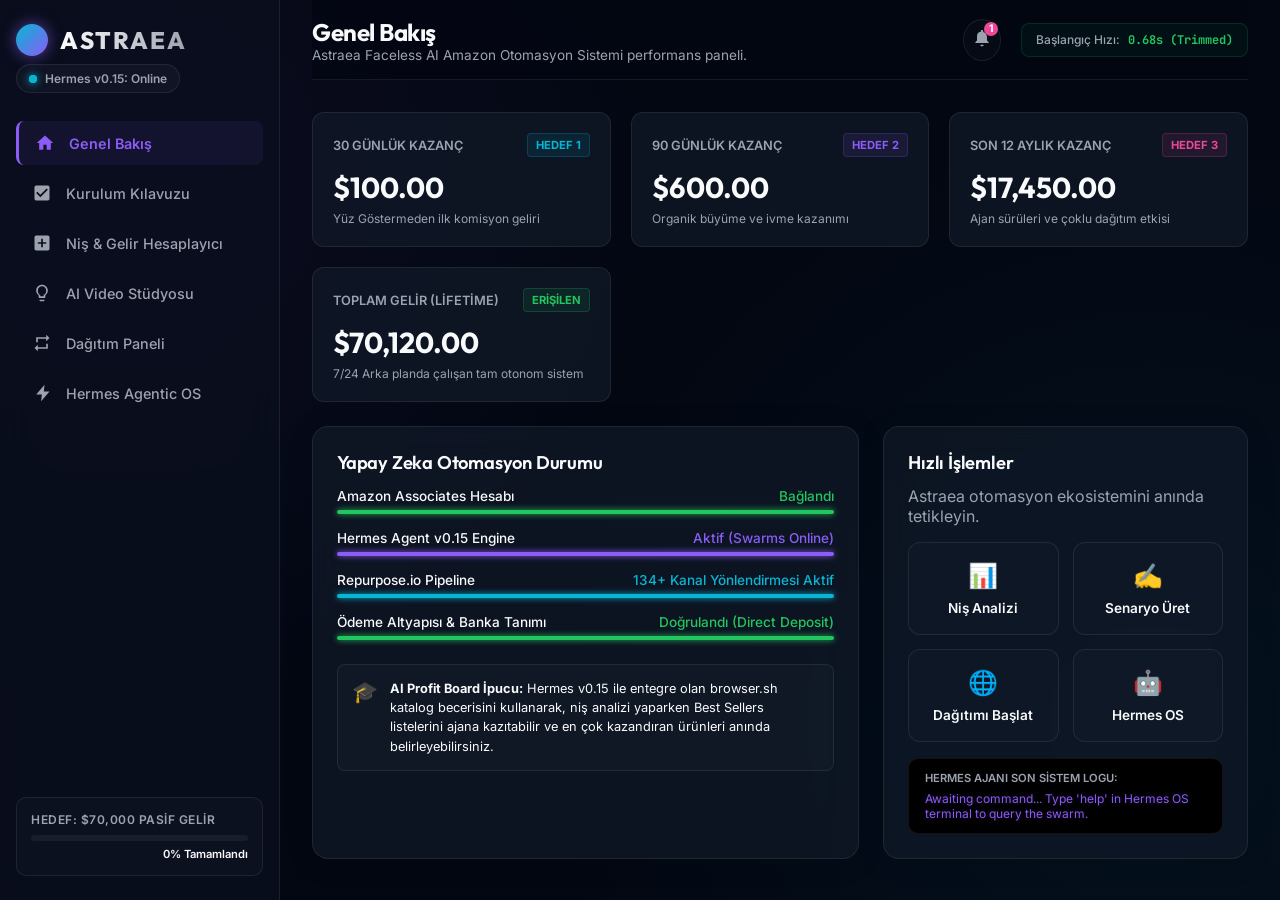
==== commit b9373101: "clean mock data and logs for production release" ====
--- a/index.html
+++ b/index.html
@@ -82,20 +82,15 @@
           <!-- Notification Bell -->
           <div class="header-action notification-bell" id="bell-trigger">
             <svg class="bell-icon" viewBox="0 0 24 24"><path d="M12 22c1.1 0 2-.9 2-2h-4c0 1.1.89 2 2 2zm6-6v-5c0-3.07-1.64-5.64-4.5-6.32V4c0-.83-.67-1.5-1.5-1.5s-1.5.67-1.5 1.5v.68C7.63 4.36 6 6.92 6 10v5l-2 2v1h16v-1l-2-2z"/></svg>
-            <span class="bell-badge" id="bell-badge">2</span>
+            <span class="bell-badge" id="bell-badge">1</span>
             
             <div class="notification-dropdown" id="notification-dropdown">
               <div class="dropdown-header">Bildirimler</div>
               <div class="dropdown-list" id="dropdown-list">
                 <div class="dropdown-item unread">
-                  <div class="item-title">Hermes Ajanı Hazır</div>
-                  <div class="item-desc">Hermes Agent v0.15 Velocity sürümüne başarıyla güncellendi. Sistem hızı optimize edildi.</div>
-                  <div class="item-time">5 dakika önce</div>
-                </div>
-                <div class="dropdown-item unread">
-                  <div class="item-title">Pinterest Otomasyonu</div>
-                  <div class="item-desc">Amazon Affiliate linkleriniz Repurpose.io üzerinden Pinterest pinlerine başarıyla enjekte edildi.</div>
-                  <div class="item-time">1 saat önce</div>
+                  <div class="item-title">Sistem Aktif</div>
+                  <div class="item-desc">Astraea Faceless AI Amazon Otomasyon Sistemi başarıyla başlatıldı.</div>
+                  <div class="item-time">Şimdi</div>
                 </div>
               </div>
             </div>
@@ -716,9 +711,7 @@
               </div>
 
               <div class="repurpose-logs-console" id="repurpose-logs-console">
-                <div class="log-entry"><span class="log-time">[10:09:40]</span> <span class="log-tag tag-system">[SYSTEM]</span> Pipeline monitoring started. Listening for Instagram Reels triggers...</div>
-                <div class="log-entry"><span class="log-time">[09:12:15]</span> <span class="log-tag tag-pinterest">[PINTEREST]</span> Successfully injected affiliate link (amzn.to/3xyz) to Pinterest Pin ID 88921.</div>
-                <div class="log-entry"><span class="log-time">[09:12:00]</span> <span class="log-tag tag-system">[SYSTEM]</span> Detected new Reel uploaded: "Ergonomic Memory Foam Pillow review". Starting automated routing.</div>
+                <div class="log-entry"><span class="log-time">[SYSTEM]</span> Dağıtım kuyruğu dinleniyor. Rota aktif edildi.</div>
               </div>
               
               <div class="routing-stats">
